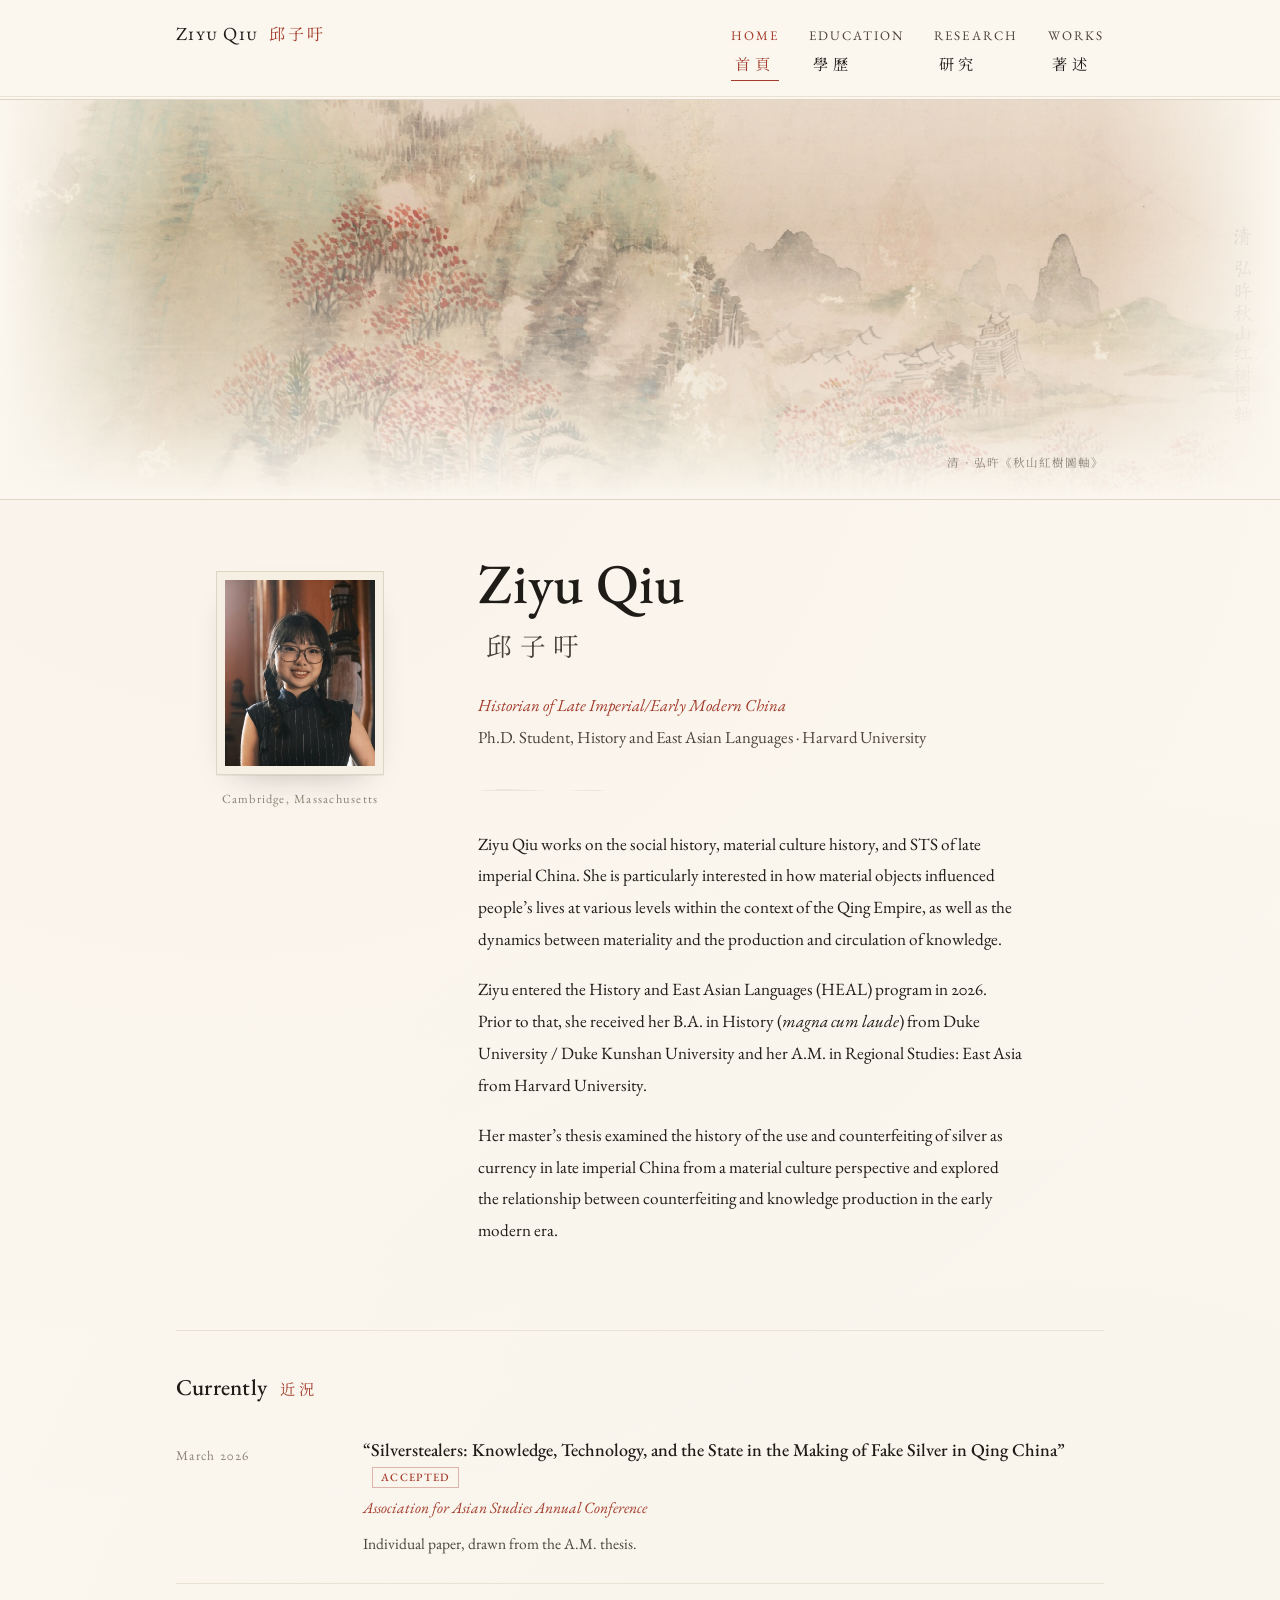
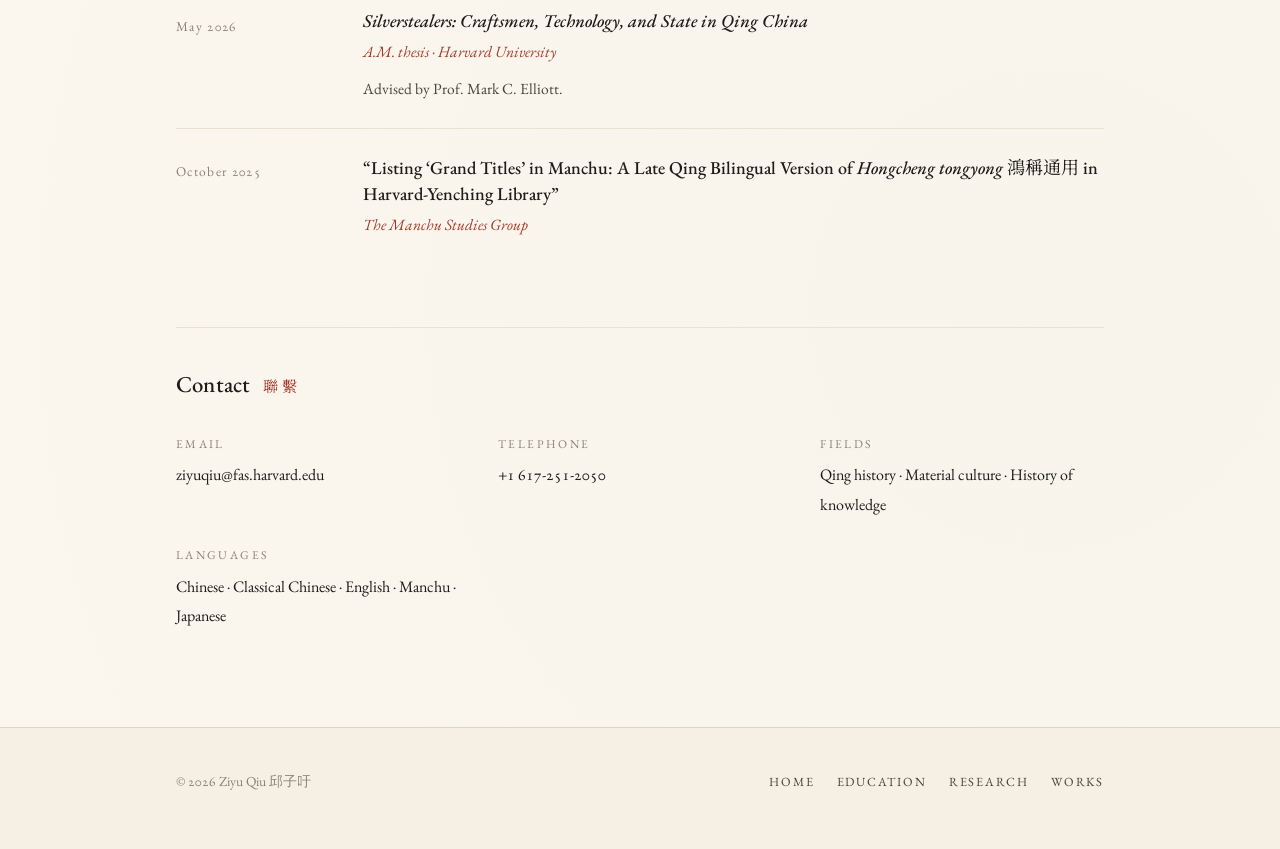
==== index.html @ 4d340a9d "Add scholarly website: home, education, research, works Static four-page site in a Song-literati vis" ====
<!DOCTYPE html>
<html lang="en">
<head>
<meta charset="utf-8">
<meta name="viewport" content="width=device-width, initial-scale=1">
<title>Ziyu Qiu 邱子吁 — Historian of Late Imperial/Early Modern China</title>
<meta name="description" content="Ziyu Qiu (邱子吁) works on the social history, material culture history, and STS of late imperial China. Ph.D. student in History and East Asian Languages, Harvard University.">
<link rel="icon" href="data:image/svg+xml,%3Csvg xmlns='http://www.w3.org/2000/svg' viewBox='0 0 32 32'%3E%3Crect width='32' height='32' rx='3' fill='%23A33B2A'/%3E%3Ctext x='16' y='23' font-size='20' text-anchor='middle' fill='%23FBF7EF' font-family='serif'%3E%E9%82%B1%3C/text%3E%3C/svg%3E">
<link rel="preconnect" href="https://fonts.googleapis.com">
<link rel="preconnect" href="https://fonts.gstatic.com" crossorigin>
<link href="https://fonts.googleapis.com/css2?family=EB+Garamond:ital,wght@0,400;0,500;0,600;1,400;1,500&family=Noto+Serif+SC:wght@300;400;600&display=swap" rel="stylesheet">
<link rel="stylesheet" href="assets/css/style.css">
</head>
<body>

<header class="masthead">
  <div class="wrap masthead__inner">
    <a class="brand" href="index.html">
      <span class="brand__en">Ziyu Qiu</span>
      <span class="brand__zh">邱子吁</span>
    </a>
    <nav class="nav" aria-label="Main">
      <a href="index.html" aria-current="page">Home<span class="han">首頁</span></a>
      <a href="education.html">Education<span class="han">學歷</span></a>
      <a href="research.html">Research<span class="han">研究</span></a>
      <a href="works.html">Works<span class="han">著述</span></a>
    </nav>
  </div>
</header>

<main>

  <section class="hero">
    <div class="hero__scroll">
      <img src="assets/img/landscape.jpg" alt="Qing-dynasty ink-and-colour landscape: mist-veiled mountains with red autumn trees.">
      <p class="hero__caption">清 · 弘旿《秋山紅樹圖軸》</p>
    </div>

    <div class="wrap hero__body">

      <figure class="portrait">
        <div class="portrait__frame">
          <img src="assets/img/portrait.jpg" alt="Portrait of Ziyu Qiu.">
        </div>
        <figcaption>Cambridge, Massachusetts</figcaption>
      </figure>

      <div>
        <h1 class="identity__en">Ziyu Qiu</h1>
        <p class="identity__zh">邱子吁</p>
        <p class="identity__role">Historian of Late Imperial/Early Modern China<br>
          <span>Ph.D. Student, History and East Asian Languages · Harvard University</span></p>

        <svg class="stroke" viewBox="0 0 200 8" aria-hidden="true">
          <path d="M2,4.2 C60,0.6 140,7.4 198,3.9 C140,5.9 60,2.3 2,4.2 Z"/>
        </svg>

        <div class="lede">
          <p>Ziyu Qiu works on the social history, material culture history, and STS of
             late imperial China. She is particularly interested in how material objects
             influenced people’s lives at various levels within the context of the Qing
             Empire, as well as the dynamics between materiality and the production and
             circulation of knowledge.</p>

          <p>Ziyu entered the History and East Asian Languages (HEAL) program in 2026.
             Prior to that, she received her B.A. in History (<em>magna cum laude</em>)
             from Duke University / Duke Kunshan University and her A.M. in Regional
             Studies: East Asia from Harvard University.</p>

          <p>Her master’s thesis examined the history of the use and counterfeiting of
             silver as currency in late imperial China from a material culture
             perspective and explored the relationship between counterfeiting and
             knowledge production in the early modern era.</p>
        </div>
      </div>
    </div>
  </section>

  <section class="wrap section section--sep">
    <h2 class="sec">Currently <span class="han">近況</span></h2>
    <ul class="entries">
      <li class="entry">
        <div class="entry__date">March 2026</div>
        <div>
          <p class="entry__title">“Silverstealers: Knowledge, Technology, and the State in
            the Making of Fake Silver in Qing China”<span class="tag">Accepted</span></p>
          <p class="entry__where">Association for Asian Studies Annual Conference</p>
          <p class="entry__note">Individual paper, drawn from the A.M. thesis.</p>
        </div>
      </li>
      <li class="entry">
        <div class="entry__date">May 2026</div>
        <div>
          <p class="entry__title"><cite>Silverstealers: Craftsmen, Technology, and State
            in Qing China</cite></p>
          <p class="entry__where">A.M. thesis · Harvard University</p>
          <p class="entry__note">Advised by Prof. Mark C. Elliott.</p>
        </div>
      </li>
      <li class="entry">
        <div class="entry__date">October 2025</div>
        <div>
          <p class="entry__title">“Listing ‘Grand Titles’ in Manchu: A Late Qing Bilingual
            Version of <cite>Hongcheng tongyong</cite> <span class="han">鴻稱通用</span> in
            Harvard-Yenching Library”</p>
          <p class="entry__where">The Manchu Studies Group</p>
        </div>
      </li>
    </ul>
  </section>

  <section class="wrap section section--sep">
    <h2 class="sec">Contact <span class="han">聯繫</span></h2>
    <dl class="contact">
      <div>
        <dt>Email</dt>
        <dd class="v"><a href="mailto:ziyuqiu@fas.harvard.edu">ziyuqiu@fas.harvard.edu</a></dd>
      </div>
      <div>
        <dt>Telephone</dt>
        <dd class="v"><a href="tel:+16172512050">+1 617-251-2050</a></dd>
      </div>
      <div>
        <dt>Fields</dt>
        <dd class="v">Qing history · Material culture · History of knowledge</dd>
      </div>
      <div>
        <dt>Languages</dt>
        <dd class="v">Chinese · Classical Chinese · English · Manchu · Japanese</dd>
      </div>
    </dl>
  </section>

</main>

<footer class="foot">
  <div class="wrap foot__inner">
    <p>© 2026 Ziyu Qiu 邱子吁</p>
    <nav class="foot__nav" aria-label="Footer">
      <a href="index.html">Home</a>
      <a href="education.html">Education</a>
      <a href="research.html">Research</a>
      <a href="works.html">Works</a>
    </nav>
  </div>
</footer>

</body>
</html>
---- assets/css/style.css ----
/* ============================================================
   Ziyu Qiu 邱子吁 — scholarly page
   Visual idiom: Song-literati / ink-wash
   Palette: rice paper, ink, a single cinnabar-seal accent
   ============================================================ */

:root {
  /* paper */
  --paper:        #FBF7EF;
  --paper-warm:   #F6F0E4;
  --paper-deep:   #EFE7D8;

  /* ink */
  --ink:          #1F1C18;
  --ink-soft:     #4A443C;
  --ink-faint:    #8B8275;

  /* accents */
  --seal:         #A33B2A;   /* 朱砂 cinnabar */
  --seal-light:   #C57A68;
  --celadon:      #7D948C;   /* 青瓷 */

  --rule:         #DED5C4;
  --rule-soft:    #E9E1D2;

  --serif: "EB Garamond", "Iowan Old Style", "Palatino Linotype", Palatino,
           "Book Antiqua", Georgia, serif;
  --han:   "Noto Serif SC", "Songti SC", "STSong", "Source Han Serif SC",
           SimSun, serif;

  --measure: 34rem;      /* comfortable reading width */
  --page:    58rem;      /* outer content width */

  color-scheme: light;
}

/* ---------- reset-ish ---------- */
*, *::before, *::after { box-sizing: border-box; }

html { -webkit-text-size-adjust: 100%; scroll-behavior: smooth; }

body {
  margin: 0;
  background-color: var(--paper);
  /* faint paper fibre */
  background-image:
    radial-gradient(circle at 18% 12%, rgba(163, 59, 42, .022), transparent 55%),
    radial-gradient(circle at 82% 78%, rgba(125, 148, 140, .028), transparent 55%);
  color: var(--ink);
  font-family: var(--serif);
  font-size: 1.075rem;
  line-height: 1.85;
  font-feature-settings: "liga" 1, "kern" 1, "onum" 1;
  text-rendering: optimizeLegibility;
}

img { max-width: 100%; display: block; }

a {
  color: var(--ink);
  text-decoration: none;
  background-image: linear-gradient(var(--seal-light), var(--seal-light));
  background-size: 0% 1px;
  background-repeat: no-repeat;
  background-position: 0 100%;
  transition: background-size .32s cubic-bezier(.2,.7,.3,1), color .32s ease;
}
a:hover, a:focus-visible { color: var(--seal); background-size: 100% 1px; }
a:focus-visible { outline: 1px dotted var(--seal); outline-offset: 4px; }

::selection { background: rgba(163, 59, 42, .13); }

/* ---------- shared layout ---------- */
.wrap {
  width: min(100% - 3rem, var(--page));
  margin-inline: auto;
}

.han { font-family: var(--han); font-weight: 400; }

/* tapered ink stroke used as a divider */
.stroke {
  display: block;
  width: 8.5rem;
  height: .55rem;
  margin: 2.1rem 0;
  overflow: visible;
  fill: var(--ink-faint);
  opacity: .55;
}
.stroke--center { margin-inline: auto; }

/* ============================================================
   Masthead & navigation
   ============================================================ */
.masthead {
  border-bottom: 1px solid var(--rule);
  background: rgba(251, 247, 239, .93);
  backdrop-filter: saturate(120%) blur(6px);
  position: sticky;
  top: 0;
  z-index: 50;
}
.masthead::after {              /* the classic double rule of a printed book */
  content: "";
  display: block;
  height: 3px;
  border-top: 1px solid var(--rule-soft);
  margin-top: 2px;
}

.masthead__inner {
  display: flex;
  flex-wrap: wrap;
  align-items: baseline;
  justify-content: space-between;
  gap: .6rem 2rem;
  padding: 1.05rem 0 .8rem;
}

.brand { display: flex; align-items: baseline; gap: .65rem; }
.brand:hover { color: inherit; }
.brand__en {
  font-size: 1.16rem;
  letter-spacing: .07em;
  font-variant: small-caps;
}
.brand__zh {
  font-family: var(--han);
  font-size: 1rem;
  color: var(--seal);
  letter-spacing: .18em;
}

.nav { display: flex; flex-wrap: wrap; gap: 1.85rem; }
.nav a {
  font-size: .82rem;
  letter-spacing: .16em;
  text-transform: uppercase;
  color: var(--ink-soft);
  padding-bottom: .18rem;
}
.nav a .han {
  display: block;
  font-size: .95rem;
  letter-spacing: .3em;
  text-transform: none;
  color: var(--ink);
  margin-top: .12rem;
  text-indent: .3em;   /* optically centre the tracked characters */
}
.nav a[aria-current="page"] { color: var(--seal); }
.nav a[aria-current="page"] .han { color: var(--seal); }
.nav a[aria-current="page"] {
  background-image: linear-gradient(var(--seal), var(--seal));
  background-size: 100% 1px;
}

/* ============================================================
   Page headers
   ============================================================ */
.pagehead { padding: 4.2rem 0 1.2rem; position: relative; }

.pagehead__zh {
  font-family: var(--han);
  font-size: clamp(3.6rem, 12vw, 6.4rem);
  line-height: 1;
  color: var(--ink);
  opacity: .055;
  letter-spacing: .12em;
  position: absolute;
  top: 2.6rem;
  left: -.1rem;
  user-select: none;
  pointer-events: none;
}
.pagehead__label {
  font-size: .78rem;
  letter-spacing: .28em;
  text-transform: uppercase;
  color: var(--seal);
  margin: 0 0 .5rem;
  position: relative;
}
.pagehead h1 {
  font-size: clamp(2rem, 4.6vw, 2.9rem);
  font-weight: 500;
  line-height: 1.2;
  margin: 0;
  letter-spacing: .01em;
  position: relative;
}
.pagehead p {
  max-width: var(--measure);
  color: var(--ink-soft);
  margin: 1rem 0 0;
  position: relative;
}

/* ============================================================
   Home — hero
   ============================================================ */
.hero { position: relative; }

.hero__scroll {
  position: relative;
  height: clamp(15rem, 38vw, 25rem);
  overflow: hidden;
  border-bottom: 1px solid var(--rule);
}
.hero__scroll img {
  width: 100%;
  height: 100%;
  object-fit: cover;
  object-position: 50% 42%;
  filter: saturate(.92);
}
/* let the painting dissolve into the paper */
.hero__scroll::after {
  content: "";
  position: absolute;
  inset: 0;
  background:
    linear-gradient(to bottom, rgba(251,247,239,.34) 0%, rgba(251,247,239,0) 32%,
                    rgba(251,247,239,.55) 78%, var(--paper) 100%),
    linear-gradient(to right, var(--paper) 0%, rgba(251,247,239,0) 14%,
                    rgba(251,247,239,0) 86%, var(--paper) 100%);
}
.hero__caption {
  position: absolute;
  right: max(1.5rem, calc(50vw - var(--page) / 2));
  bottom: .9rem;
  z-index: 2;
  font-size: .72rem;
  letter-spacing: .09em;
  color: var(--ink-faint);
  font-family: var(--han);
}

.hero__body {
  display: grid;
  grid-template-columns: 15.5rem 1fr;
  gap: 3.4rem;
  align-items: start;
  padding: 3.4rem 0 1rem;
}

.portrait { position: relative; }
.portrait img {
  width: 100%;
  filter: grayscale(.12) contrast(1.02);
}
.portrait__frame {
  padding: .5rem;
  background: var(--paper-warm);
  border: 1px solid var(--rule);
  box-shadow: 0 1px 0 rgba(31,28,24,.05), 0 14px 34px -22px rgba(31,28,24,.4);
}
.portrait figcaption {
  margin-top: .8rem;
  font-size: .78rem;
  letter-spacing: .1em;
  color: var(--ink-faint);
  text-align: center;
}

.identity__en {
  font-size: clamp(2.4rem, 5.6vw, 3.5rem);
  font-weight: 500;
  line-height: 1.06;
  margin: 0;
  letter-spacing: .005em;
}
.identity__zh {
  font-family: var(--han);
  font-size: 1.6rem;
  letter-spacing: .3em;
  color: var(--ink-soft);
  margin: .55rem 0 0;
  text-indent: .3em;
  font-weight: 400;
}
.identity__role {
  margin: 1.3rem 0 0;
  font-size: 1.05rem;
  font-style: italic;
  color: var(--seal);
}
.identity__role span { font-style: normal; color: var(--ink-soft); }

.lede { max-width: var(--measure); }
.lede p { margin: 0 0 1.15rem; }

/* ============================================================
   Generic prose section
   ============================================================ */
.section { padding: 2.2rem 0 1rem; }
.section--sep { border-top: 1px solid var(--rule-soft); margin-top: 3rem; }

h2.sec {
  font-size: 1.42rem;
  font-weight: 500;
  margin: 0 0 .35rem;
  letter-spacing: .01em;
  display: flex;
  align-items: baseline;
  gap: .8rem;
}
h2.sec .han {
  font-size: .95rem;
  color: var(--seal);
  letter-spacing: .26em;
  font-weight: 400;
}
h3.sub {
  font-size: 1.02rem;
  font-weight: 600;
  letter-spacing: .11em;
  text-transform: uppercase;
  color: var(--ink-soft);
  margin: 2.6rem 0 1.1rem;
  padding-bottom: .45rem;
  border-bottom: 1px solid var(--rule-soft);
}
.prose { max-width: var(--measure); }
.prose p { margin: 0 0 1.15rem; }

/* ============================================================
   Entry list — degrees, positions, publications
   ============================================================ */
.entries { list-style: none; margin: 0; padding: 0; }

.entry {
  display: grid;
  grid-template-columns: 9.5rem 1fr;
  gap: 0 2.2rem;
  padding: 1.5rem 0;
  border-bottom: 1px solid var(--rule-soft);
}
.entry:last-child { border-bottom: 0; }

.entry__date {
  font-size: .84rem;
  letter-spacing: .1em;
  color: var(--ink-faint);
  padding-top: .38rem;
  font-variant-numeric: lining-nums;
}
.entry__title {
  font-size: 1.13rem;
  font-weight: 500;
  margin: 0 0 .18rem;
  line-height: 1.45;
}
.entry__title cite { font-style: italic; font-weight: 500; }
.entry__where {
  margin: 0;
  color: var(--seal);
  font-style: italic;
  font-size: .98rem;
}
.entry__note {
  margin: .55rem 0 0;
  color: var(--ink-soft);
  font-size: .97rem;
  max-width: 40rem;
}
.entry__note + .entry__note { margin-top: .25rem; }

.entry ul {
  margin: .6rem 0 0;
  padding-left: 1.05rem;
  color: var(--ink-soft);
  font-size: .97rem;
}
.entry ul li { margin-bottom: .28rem; }
.entry ul li::marker { color: var(--seal-light); }

.tag {
  display: inline-block;
  margin-left: .55rem;
  padding: .08rem .5rem .12rem;
  font-size: .7rem;
  letter-spacing: .12em;
  text-transform: uppercase;
  color: var(--seal);
  border: 1px solid rgba(163, 59, 42, .35);
  vertical-align: .12em;
  white-space: nowrap;
}

/* ============================================================
   Research interest cards
   ============================================================ */
.interests {
  list-style: none;
  margin: 1.6rem 0 0;
  padding: 0;
  display: grid;
  grid-template-columns: repeat(auto-fit, minmax(15rem, 1fr));
  column-gap: 2.4rem;
  border-bottom: 1px solid var(--rule-soft);
}
/* horizontal rules only: an unfilled trailing cell leaves no orphan box */
.interests li {
  border-top: 1px solid var(--rule-soft);
  padding: 1.35rem .2rem 1.45rem;
  transition: color .35s ease;
}
.interests li:hover .zh { color: var(--ink); }
.interests .en { display: block; font-size: 1.06rem; line-height: 1.5; }
.interests .zh {
  display: block;
  font-family: var(--han);
  font-size: .92rem;
  letter-spacing: .2em;
  color: var(--seal);
  margin-top: .4rem;
}

/* ============================================================
   Project block (research page)
   ============================================================ */
.project {
  border-left: 2px solid var(--seal);
  padding: .3rem 0 .3rem 1.7rem;
  margin: 1.8rem 0 2.6rem;
  max-width: 42rem;
}
.project h3 {
  font-size: 1.24rem;
  font-weight: 500;
  margin: 0 0 .1rem;
  line-height: 1.4;
}
.project h3 cite { font-style: italic; }
.project__meta {
  margin: 0 0 .9rem;
  font-size: .84rem;
  letter-spacing: .1em;
  text-transform: uppercase;
  color: var(--ink-faint);
}
.project p { margin: 0 0 .9rem; color: var(--ink-soft); }
.project p:last-child { margin-bottom: 0; }

/* ============================================================
   Contact
   ============================================================ */
.contact {
  display: grid;
  grid-template-columns: repeat(auto-fit, minmax(13rem, 1fr));
  gap: 1.6rem 2.4rem;
  margin: 1.8rem 0 0;
  padding: 0;
  list-style: none;
}
.contact dd { margin: 0; }   /* align values with their labels */
.contact dt, .contact .k {
  font-size: .74rem;
  letter-spacing: .2em;
  text-transform: uppercase;
  color: var(--ink-faint);
  margin-bottom: .28rem;
}
.contact .v { font-size: 1rem; }

/* ============================================================
   Footer
   ============================================================ */
.foot {
  margin-top: 5rem;
  border-top: 1px solid var(--rule);
  padding: 2.6rem 0 3.4rem;
  background: var(--paper-warm);
}
.foot__inner {
  display: flex;
  flex-wrap: wrap;
  align-items: center;
  justify-content: space-between;
  gap: 1.6rem;
}
.foot p { margin: 0; font-size: .86rem; color: var(--ink-faint); }
.foot__nav { display: flex; flex-wrap: wrap; gap: 1.4rem; }
.foot__nav a {
  font-size: .78rem;
  letter-spacing: .14em;
  text-transform: uppercase;
  color: var(--ink-soft);
}

/* ============================================================
   Responsive
   ============================================================ */
@media (max-width: 860px) {
  .hero__body { grid-template-columns: 1fr; gap: 2.4rem; }
  .portrait { max-width: 15rem; }
  .entry { grid-template-columns: 1fr; gap: .4rem; }
  .entry__date { padding-top: 0; }
}

@media (max-width: 620px) {
  body { font-size: 1.02rem; line-height: 1.8; }
  .wrap { width: calc(100% - 2.4rem); }
  .masthead { position: static; }
  .masthead__inner { flex-direction: column; align-items: flex-start; }
  .nav { gap: 1.1rem; }
  .nav a .han { display: inline; margin-left: .35rem; margin-top: 0; }
  .nav a { font-size: .74rem; }
  .pagehead { padding-top: 2.8rem; }
}

@media (prefers-reduced-motion: reduce) {
  html { scroll-behavior: auto; }
  * { transition-duration: .01ms !important; }
}

/* ---------- print ---------- */
@media print {
  .masthead, .foot, .hero__scroll { display: none; }
  body { background: #fff; font-size: 11pt; }
  a { background: none; }
}
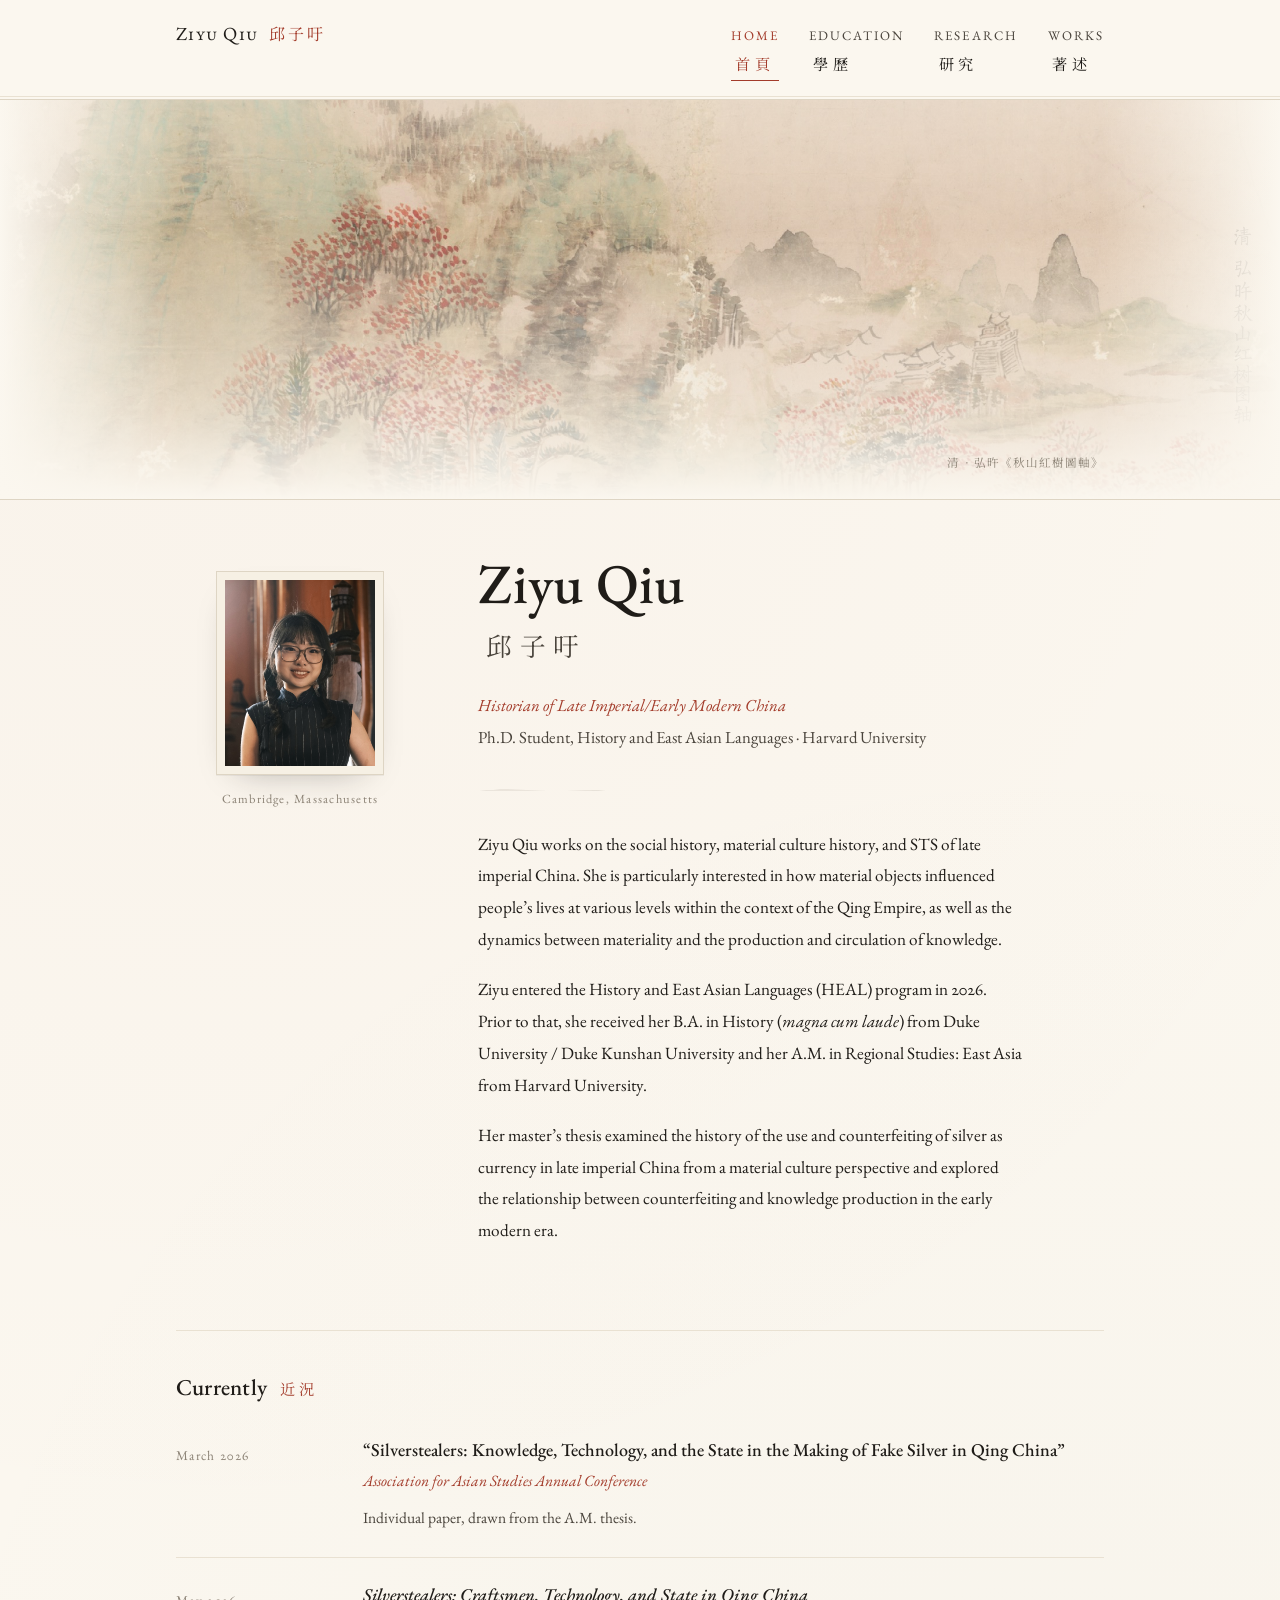
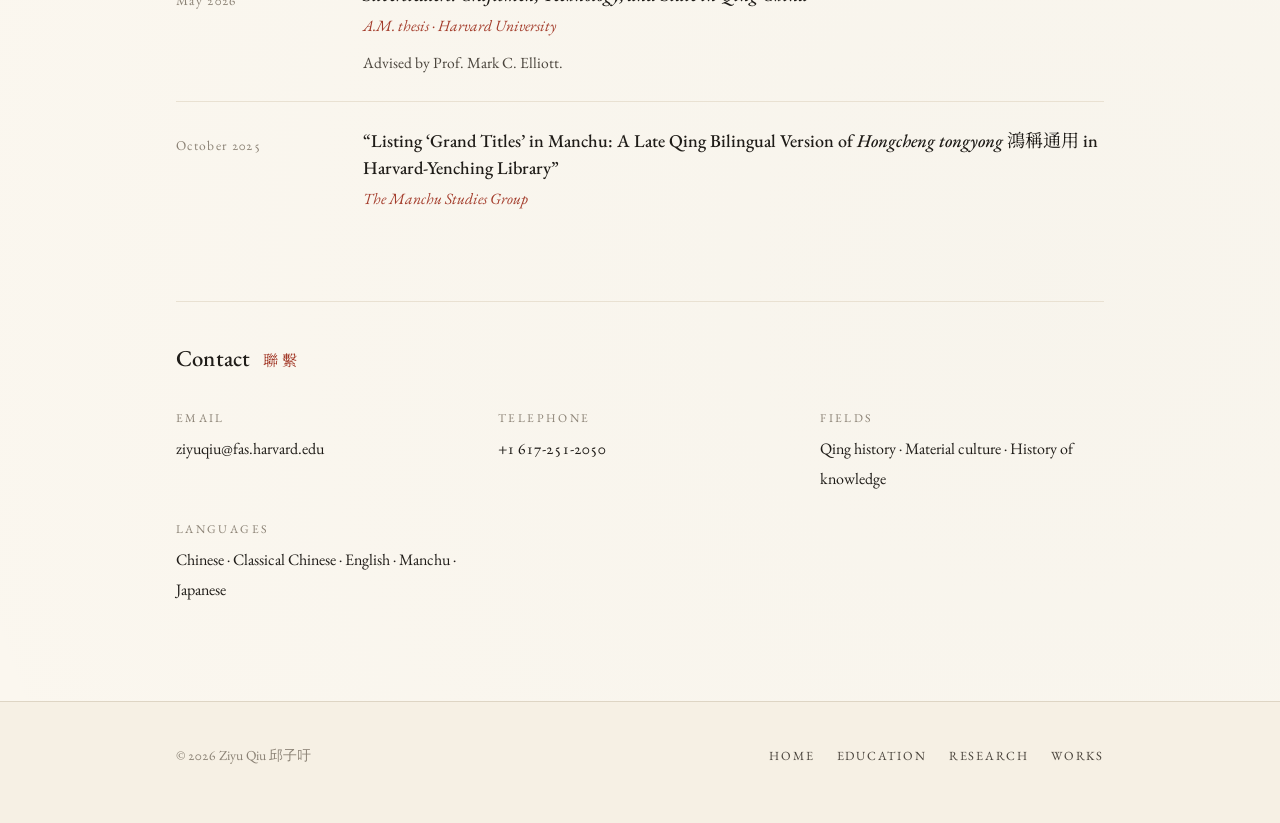
==== commit e60cb659: "Remove 'Accepted' tag from AAS 2026 paper Co-Authored-By: Claude Opus 5 <noreply@anthropic.com>" ====
--- a/index.html
+++ b/index.html
@@ -83,7 +83,7 @@
         <div class="entry__date">March 2026</div>
         <div>
           <p class="entry__title">“Silverstealers: Knowledge, Technology, and the State in
-            the Making of Fake Silver in Qing China”<span class="tag">Accepted</span></p>
+            the Making of Fake Silver in Qing China”</p>
           <p class="entry__where">Association for Asian Studies Annual Conference</p>
           <p class="entry__note">Individual paper, drawn from the A.M. thesis.</p>
         </div>
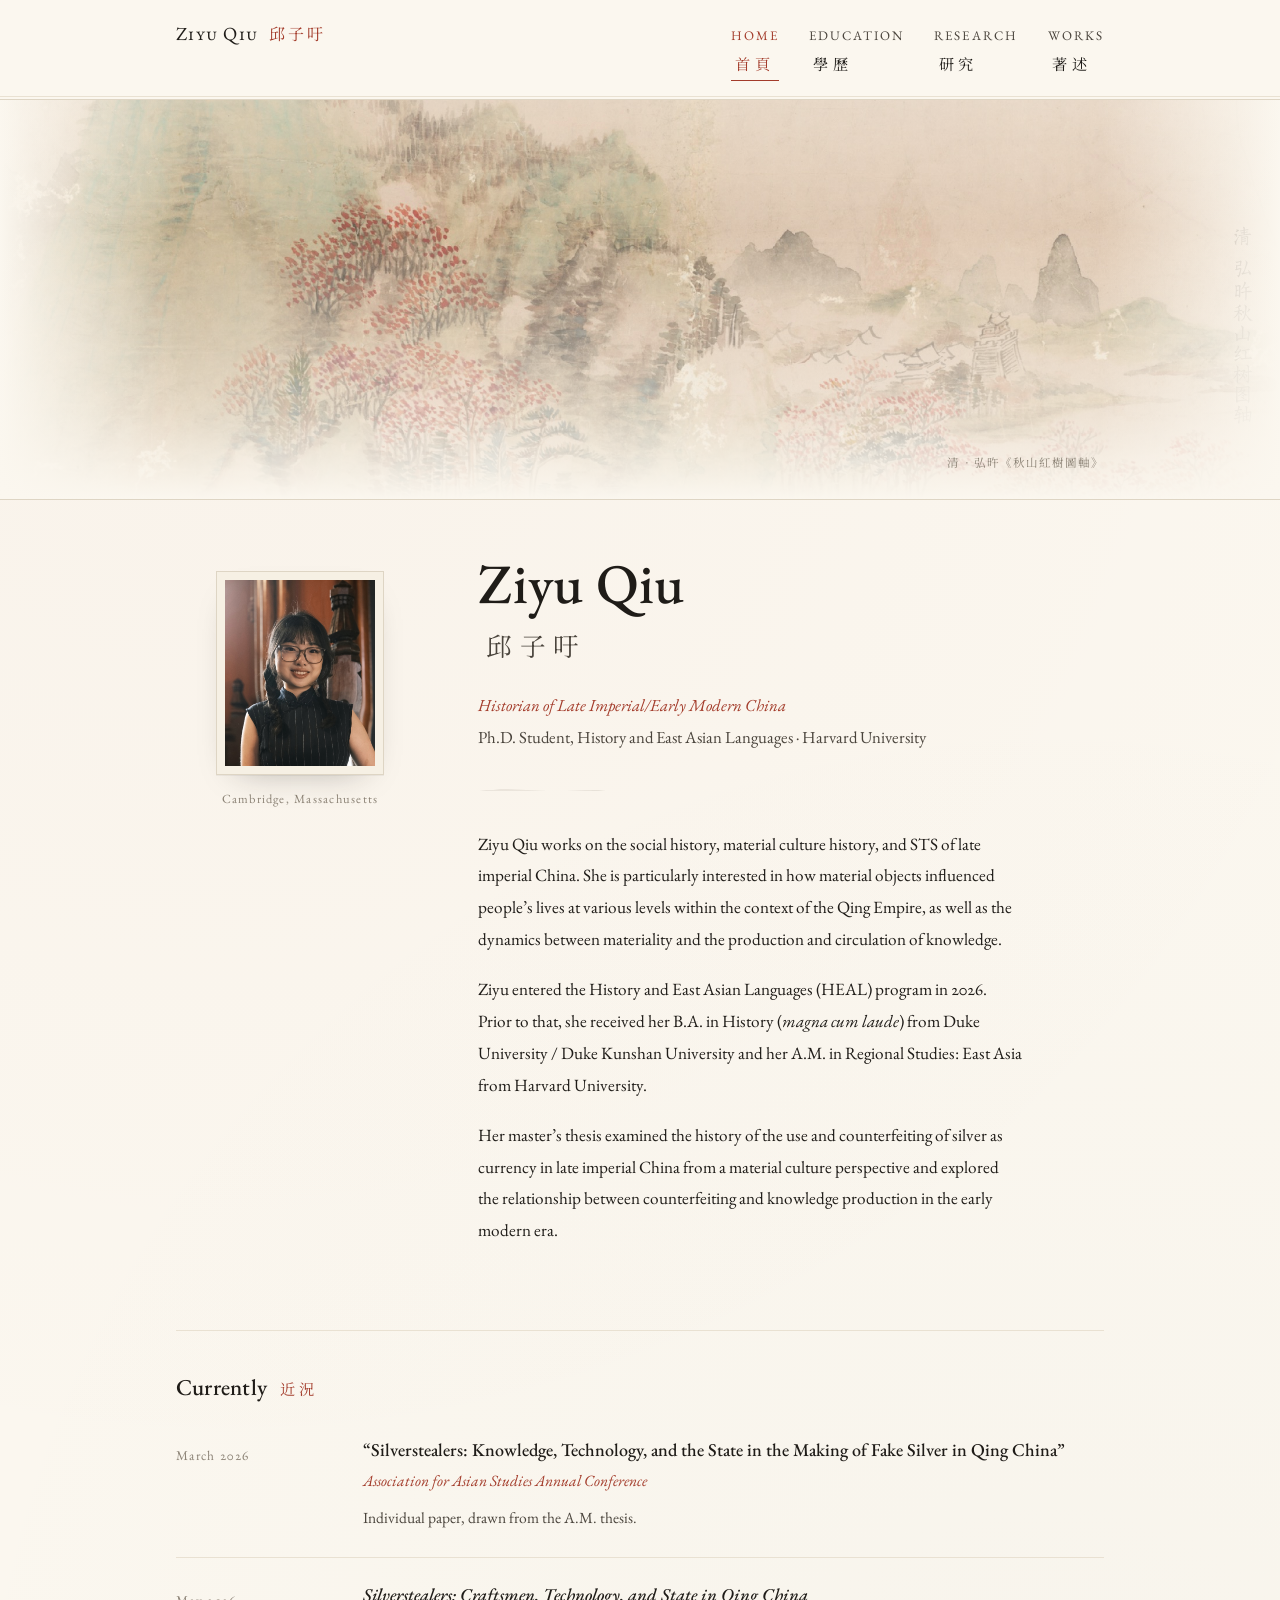
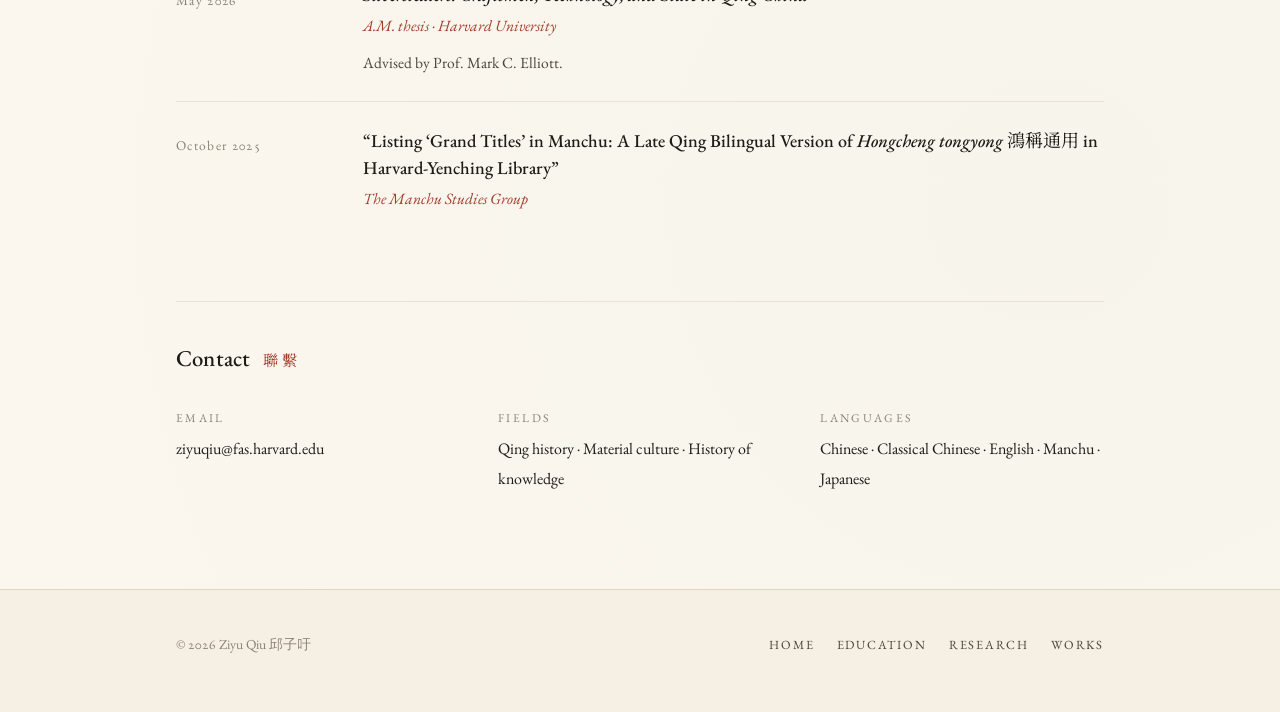
==== commit 25a7698e: "Remove telephone from contact section Co-Authored-By: Claude Opus 5 <noreply@anthropic.com>" ====
--- a/index.html
+++ b/index.html
@@ -117,10 +117,6 @@
         <dd class="v"><a href="mailto:ziyuqiu@fas.harvard.edu">ziyuqiu@fas.harvard.edu</a></dd>
       </div>
       <div>
-        <dt>Telephone</dt>
-        <dd class="v"><a href="tel:+16172512050">+1 617-251-2050</a></dd>
-      </div>
-      <div>
         <dt>Fields</dt>
         <dd class="v">Qing history · Material culture · History of knowledge</dd>
       </div>
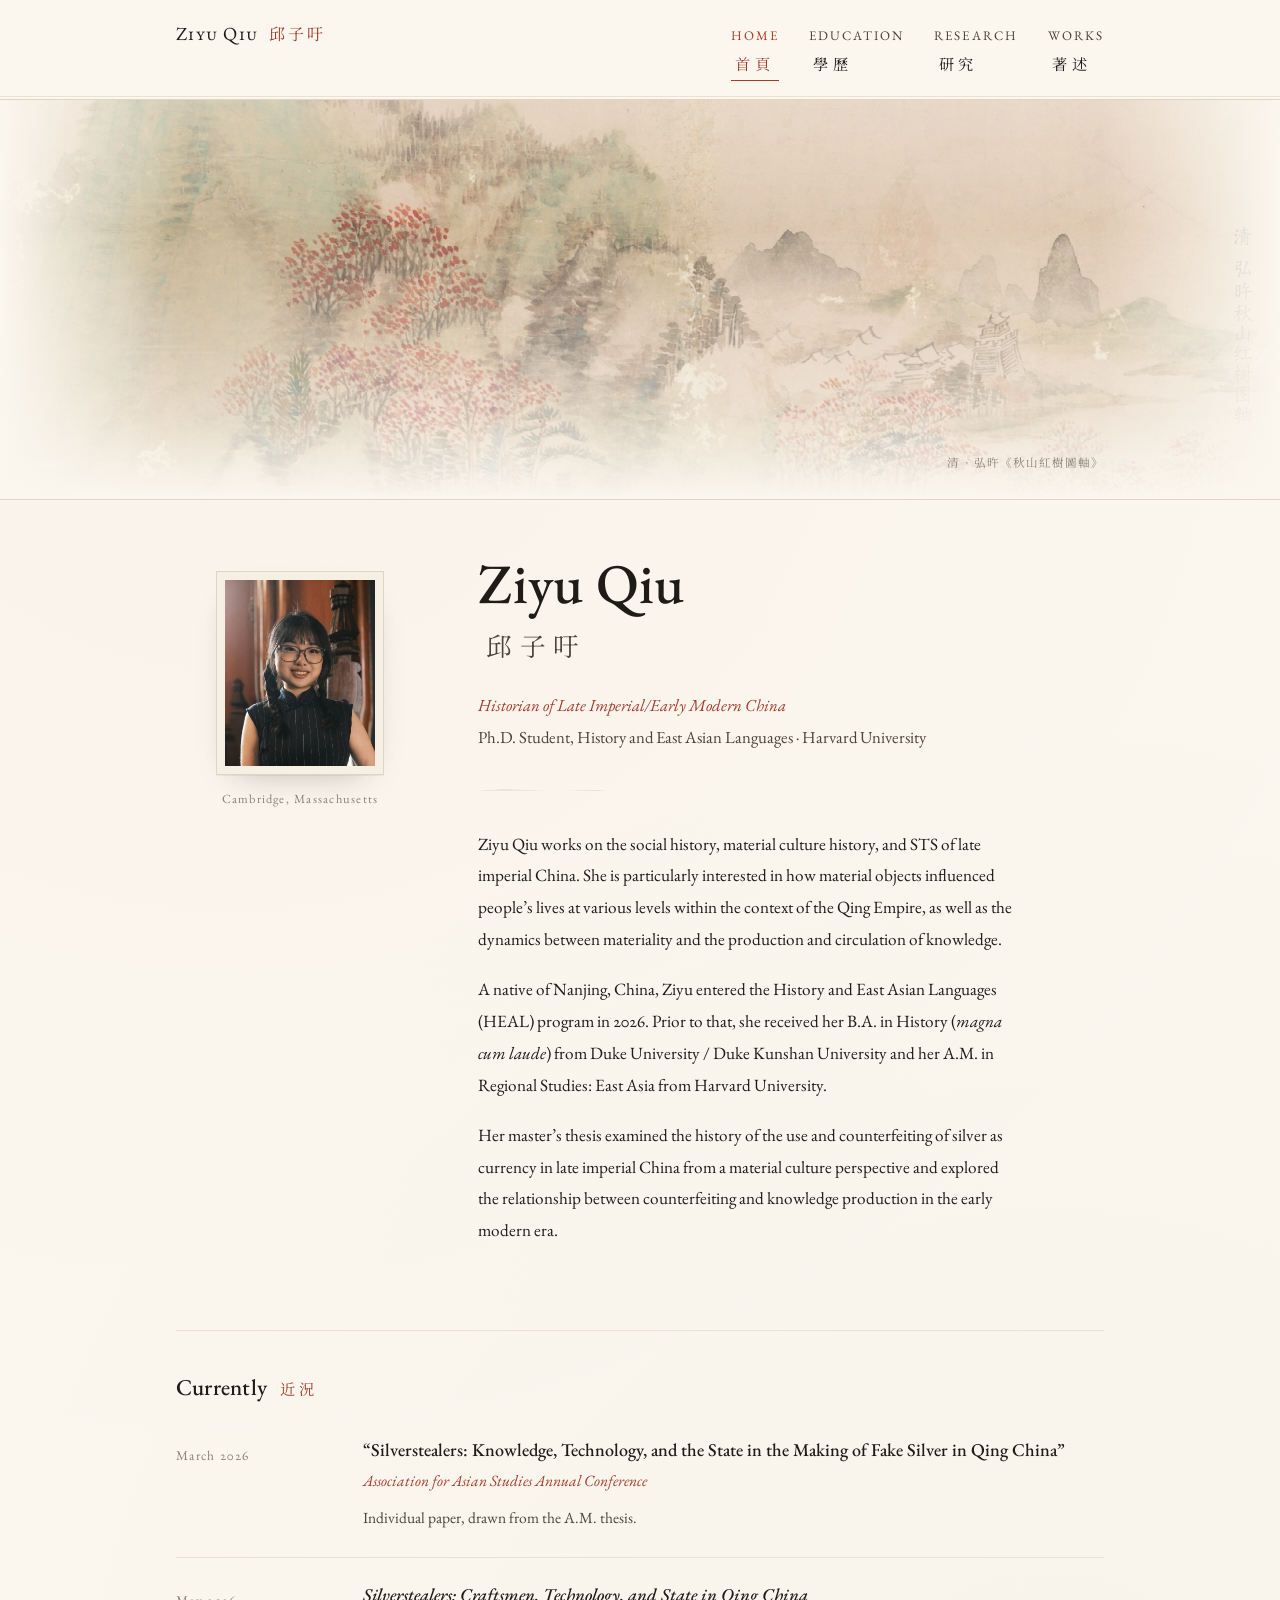
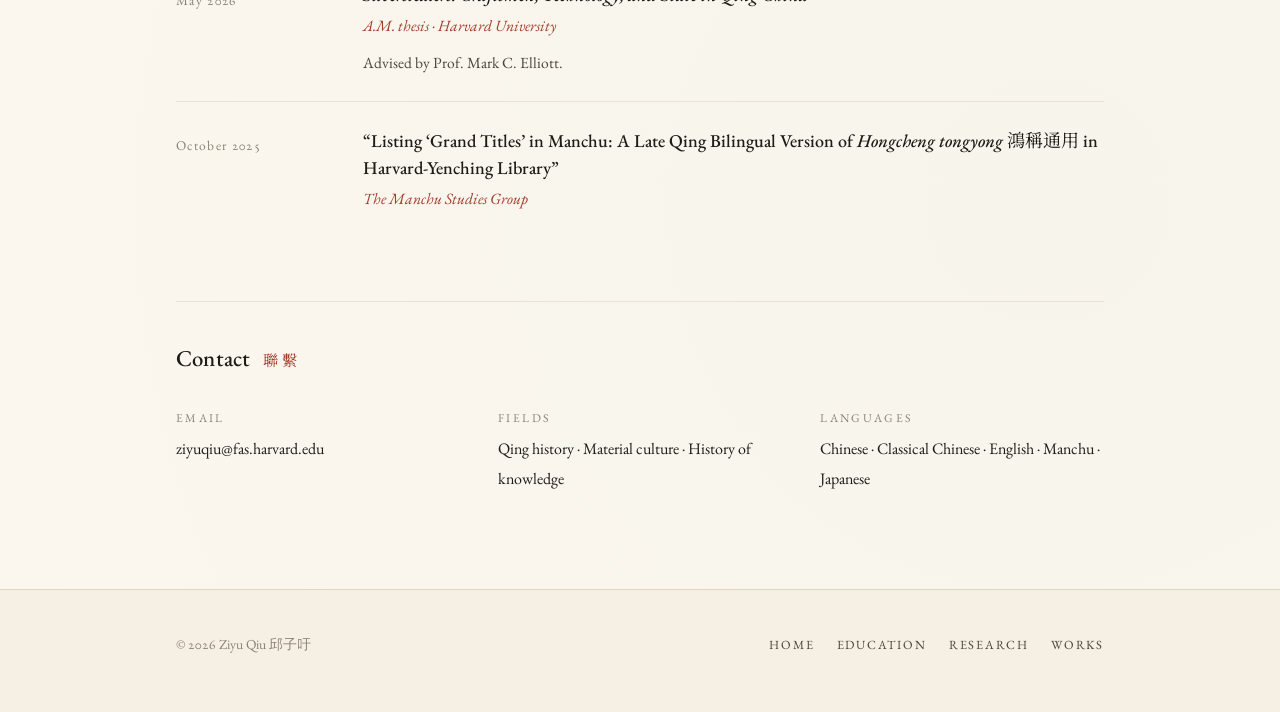
==== commit c67d7114: "Add Nanjing origin to home page bio Co-Authored-By: Claude Opus 5 <noreply@anthropic.com>" ====
--- a/index.html
+++ b/index.html
@@ -62,10 +62,11 @@
              Empire, as well as the dynamics between materiality and the production and
              circulation of knowledge.</p>
 
-          <p>Ziyu entered the History and East Asian Languages (HEAL) program in 2026.
-             Prior to that, she received her B.A. in History (<em>magna cum laude</em>)
-             from Duke University / Duke Kunshan University and her A.M. in Regional
-             Studies: East Asia from Harvard University.</p>
+          <p>A native of Nanjing, China, Ziyu entered the History and East Asian
+             Languages (HEAL) program in 2026. Prior to that, she received her B.A. in
+             History (<em>magna cum laude</em>) from Duke University / Duke Kunshan
+             University and her A.M. in Regional Studies: East Asia from Harvard
+             University.</p>
 
           <p>Her master’s thesis examined the history of the use and counterfeiting of
              silver as currency in late imperial China from a material culture
--- a/assets/css/style.css
+++ b/assets/css/style.css
@@ -444,6 +444,23 @@
 .project p { margin: 0 0 .9rem; color: var(--ink-soft); }
 .project p:last-child { margin-bottom: 0; }
 
+/* plate — a framed illustration set into the text column */
+.plate { margin: 2.1rem 0 0; max-width: 30rem; }
+.plate__frame {
+  padding: .5rem;
+  background: var(--paper-warm);
+  border: 1px solid var(--rule);
+  box-shadow: 0 1px 0 rgba(31,28,24,.05), 0 14px 34px -22px rgba(31,28,24,.4);
+}
+.plate img { width: 100%; height: auto; }
+.plate figcaption {
+  margin-top: .85rem;
+  font-size: .84rem;
+  line-height: 1.65;
+  color: var(--ink-faint);
+}
+.plate figcaption .han { color: var(--seal); letter-spacing: .1em; }
+
 /* ============================================================
    Contact
    ============================================================ */
